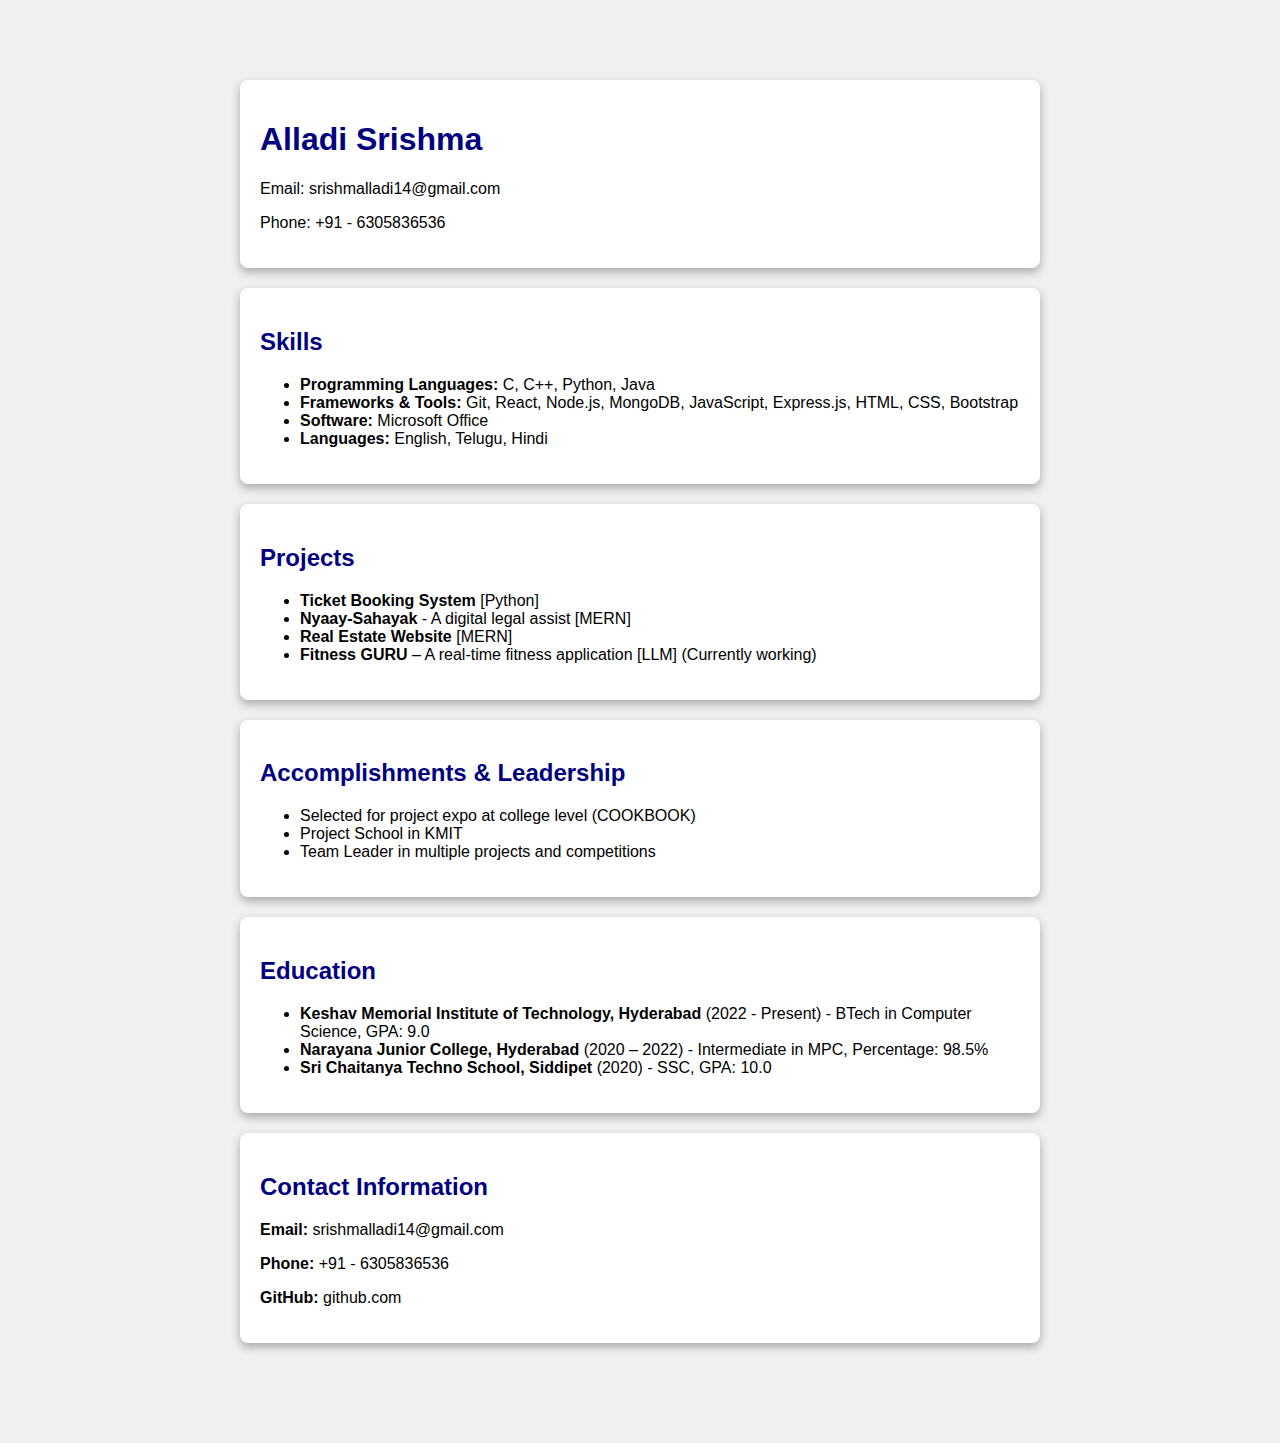
==== index.html @ 347f45e7 "portfolio with external css" ====
<!DOCTYPE html>
<html lang="en">
<head>
    <meta charset="UTF-8">
    <meta name="viewport" content="width=device-width">
    <title>Alladi Srishma - Portfolio</title>
    <link rel="stylesheet" href="port.css">
</head>
<body>

    <div class="container">

        <div class="section">
            <h1>Alladi Srishma</h1>
            <p>Email: <a href="mailto:srishmalladi14@gmail.com">srishmalladi14@gmail.com</a></p>
            <p>Phone: +91 - 6305836536</p>
        </div>

        <div class="section">
            <h2>Skills</h2>
            <ul>
                <li><strong>Programming Languages:</strong> C, C++, Python, Java</li>
                <li><strong>Frameworks & Tools:</strong> Git, React, Node.js, MongoDB, JavaScript, Express.js, HTML, CSS, Bootstrap</li>
                <li><strong>Software:</strong> Microsoft Office</li>
                <li><strong>Languages:</strong> English, Telugu, Hindi</li>
            </ul>
        </div>

        <div class="section">
            <h2>Projects</h2>
            <ul>
                <li><strong>Ticket Booking System</strong> [Python]</li>
                <li><strong>Nyaay-Sahayak</strong> - A digital legal assist [MERN]</li>
                <li><strong>Real Estate Website</strong> [MERN]</li>
                <li><strong>Fitness GURU</strong> – A real-time fitness application [LLM] (Currently working)</li>
            </ul>
        </div>

        <div class="section">
            <h2>Accomplishments & Leadership</h2>
            <ul>
                <li>Selected for project expo at college level (COOKBOOK)</li>
                <li>Project School in KMIT</li>
                <li>Team Leader in multiple projects and competitions</li>
            </ul>
        </div>

        <div class="section">
            <h2>Education</h2>
            <ul>
                <li><strong>Keshav Memorial Institute of Technology, Hyderabad</strong> (2022 - Present) - BTech in Computer Science, GPA: 9.0</li>
                <li><strong>Narayana Junior College, Hyderabad</strong> (2020 – 2022) - Intermediate in MPC, Percentage: 98.5%</li>
                <li><strong>Sri Chaitanya Techno School, Siddipet</strong> (2020) - SSC, GPA: 10.0</li>
            </ul>
        </div>

        <div class="section">
            <h2>Contact Information</h2>
            <p><strong>Email:</strong> <a href="mailto:srishmalladi14@gmail.com">srishmalladi14@gmail.com</a></p>
            <p><strong>Phone:</strong> +91 - 6305836536</p>
            <p><strong>GitHub:</strong> <a href="https://github.com/srishmaalladi/Gitsandbox" target="_blank">github.com</a></p>
        </div>

    </div>

</body>
</html>
---- port.css ----
body {
    background-color: #f0f0f0;
    color: black;
    margin: 40px;
    padding: 20px;
    font-family: Arial, sans-serif;
}

.container {
    max-width: 800px;
    margin: 0 auto;
    padding: 20px;
}

.section {
    background: white;
    padding: 20px;
    margin-bottom: 20px;
    border-radius: 8px;
    box-shadow: 0 4px 10px rgba(0, 0, 0, 0.3);
}

h1, h2 {
    color: navy;
}

a {
    color: inherit;
    text-decoration: none;
}
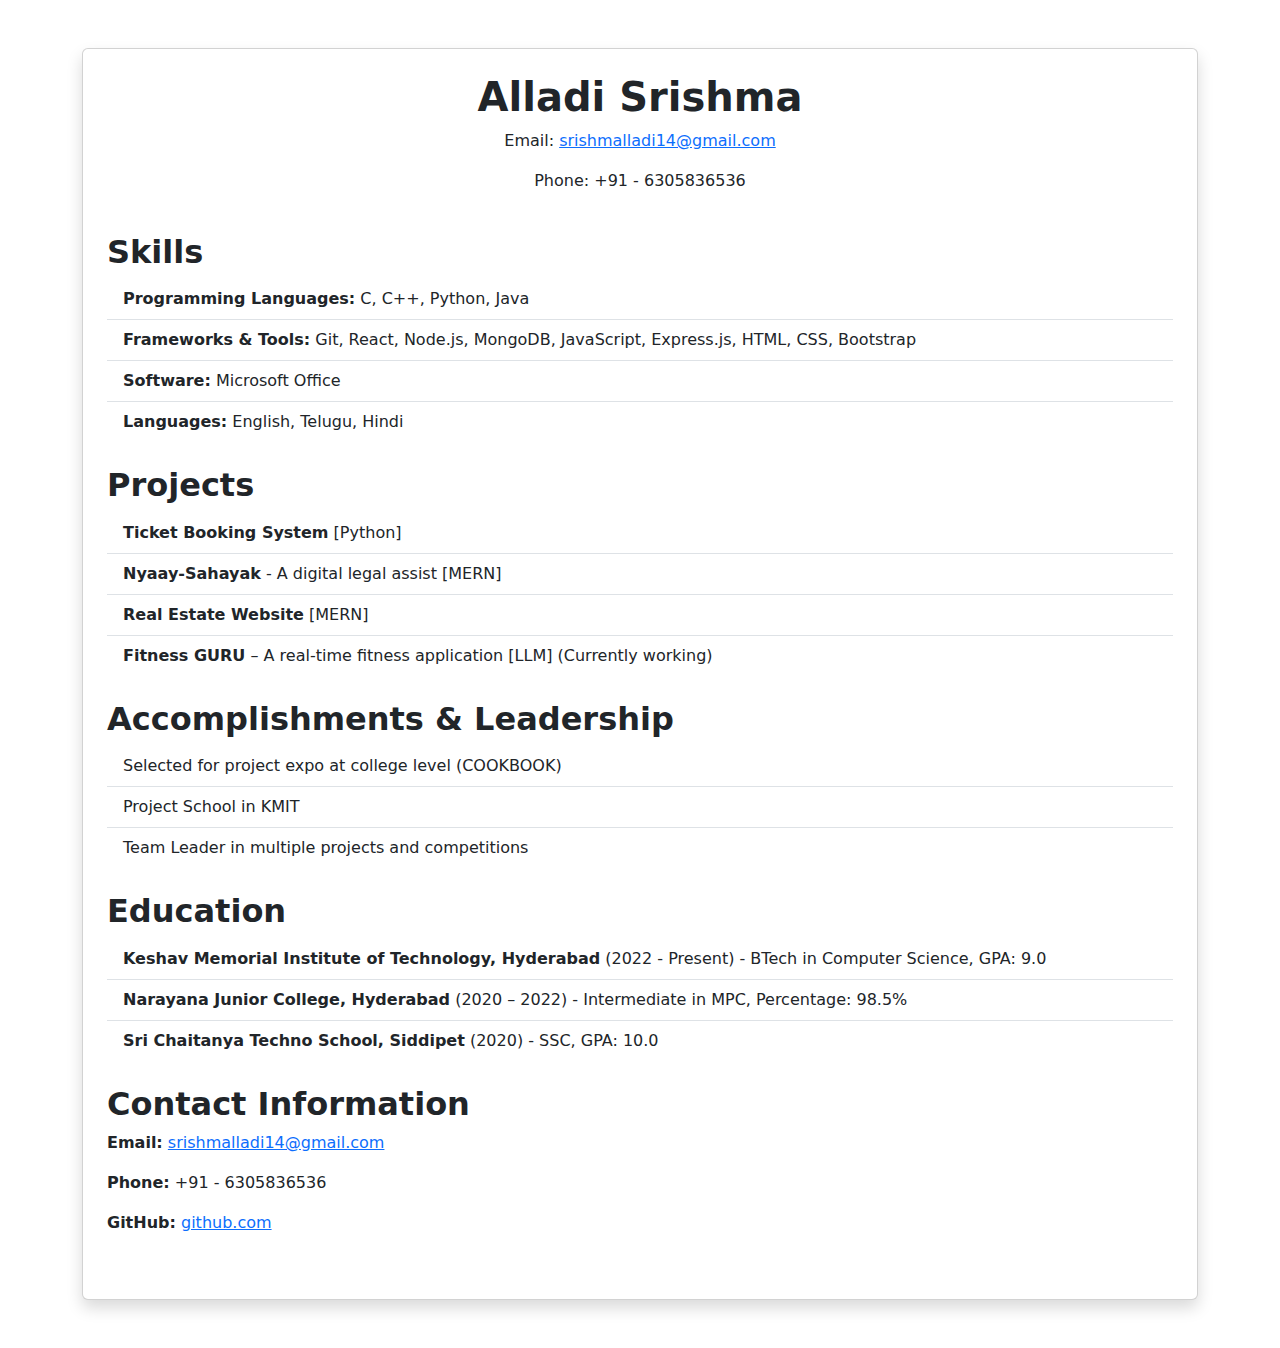
==== commit d0a6f7c8: "upadted" ====
--- a/index.html
+++ b/index.html
@@ -4,64 +4,65 @@
     <meta charset="UTF-8">
     <meta name="viewport" content="width=device-width">
     <title>Alladi Srishma - Portfolio</title>
-    <link rel="stylesheet" href="port.css">
+    <!-- Bootstrap CDN -->
+    <link href="https://cdn.jsdelivr.net/npm/bootstrap@5.3.0/dist/css/bootstrap.min.css" rel="stylesheet">
 </head>
-<body>
+<body class="container py-5">
 
-    <div class="container">
-
-        <div class="section">
-            <h1>Alladi Srishma</h1>
+    <div class="card shadow p-4">
+        <div class="text-center mb-4">
+            <h1 class="fw-bold">Alladi Srishma</h1>
             <p>Email: <a href="mailto:srishmalladi14@gmail.com">srishmalladi14@gmail.com</a></p>
             <p>Phone: +91 - 6305836536</p>
         </div>
 
-        <div class="section">
-            <h2>Skills</h2>
-            <ul>
-                <li><strong>Programming Languages:</strong> C, C++, Python, Java</li>
-                <li><strong>Frameworks & Tools:</strong> Git, React, Node.js, MongoDB, JavaScript, Express.js, HTML, CSS, Bootstrap</li>
-                <li><strong>Software:</strong> Microsoft Office</li>
-                <li><strong>Languages:</strong> English, Telugu, Hindi</li>
+        <div class="mb-4">
+            <h2 class="fw-semibold">Skills</h2>
+            <ul class="list-group list-group-flush">
+                <li class="list-group-item"><strong>Programming Languages:</strong> C, C++, Python, Java</li>
+                <li class="list-group-item"><strong>Frameworks & Tools:</strong> Git, React, Node.js, MongoDB, JavaScript, Express.js, HTML, CSS, Bootstrap</li>
+                <li class="list-group-item"><strong>Software:</strong> Microsoft Office</li>
+                <li class="list-group-item"><strong>Languages:</strong> English, Telugu, Hindi</li>
             </ul>
         </div>
 
-        <div class="section">
-            <h2>Projects</h2>
-            <ul>
-                <li><strong>Ticket Booking System</strong> [Python]</li>
-                <li><strong>Nyaay-Sahayak</strong> - A digital legal assist [MERN]</li>
-                <li><strong>Real Estate Website</strong> [MERN]</li>
-                <li><strong>Fitness GURU</strong> – A real-time fitness application [LLM] (Currently working)</li>
+        <div class="mb-4">
+            <h2 class="fw-semibold">Projects</h2>
+            <ul class="list-group list-group-flush">
+                <li class="list-group-item"><strong>Ticket Booking System</strong> [Python]</li>
+                <li class="list-group-item"><strong>Nyaay-Sahayak</strong> - A digital legal assist [MERN]</li>
+                <li class="list-group-item"><strong>Real Estate Website</strong> [MERN]</li>
+                <li class="list-group-item"><strong>Fitness GURU</strong> – A real-time fitness application [LLM] (Currently working)</li>
             </ul>
         </div>
 
-        <div class="section">
-            <h2>Accomplishments & Leadership</h2>
-            <ul>
-                <li>Selected for project expo at college level (COOKBOOK)</li>
-                <li>Project School in KMIT</li>
-                <li>Team Leader in multiple projects and competitions</li>
+        <div class="mb-4">
+            <h2 class="fw-semibold">Accomplishments & Leadership</h2>
+            <ul class="list-group list-group-flush">
+                <li class="list-group-item">Selected for project expo at college level (COOKBOOK)</li>
+                <li class="list-group-item">Project School in KMIT</li>
+                <li class="list-group-item">Team Leader in multiple projects and competitions</li>
             </ul>
         </div>
 
-        <div class="section">
-            <h2>Education</h2>
-            <ul>
-                <li><strong>Keshav Memorial Institute of Technology, Hyderabad</strong> (2022 - Present) - BTech in Computer Science, GPA: 9.0</li>
-                <li><strong>Narayana Junior College, Hyderabad</strong> (2020 – 2022) - Intermediate in MPC, Percentage: 98.5%</li>
-                <li><strong>Sri Chaitanya Techno School, Siddipet</strong> (2020) - SSC, GPA: 10.0</li>
+        <div class="mb-4">
+            <h2 class="fw-semibold">Education</h2>
+            <ul class="list-group list-group-flush">
+                <li class="list-group-item"><strong>Keshav Memorial Institute of Technology, Hyderabad</strong> (2022 - Present) - BTech in Computer Science, GPA: 9.0</li>
+                <li class="list-group-item"><strong>Narayana Junior College, Hyderabad</strong> (2020 – 2022) - Intermediate in MPC, Percentage: 98.5%</li>
+                <li class="list-group-item"><strong>Sri Chaitanya Techno School, Siddipet</strong> (2020) - SSC, GPA: 10.0</li>
             </ul>
         </div>
 
-        <div class="section">
-            <h2>Contact Information</h2>
+        <div class="mb-4">
+            <h2 class="fw-semibold">Contact Information</h2>
             <p><strong>Email:</strong> <a href="mailto:srishmalladi14@gmail.com">srishmalladi14@gmail.com</a></p>
             <p><strong>Phone:</strong> +91 - 6305836536</p>
             <p><strong>GitHub:</strong> <a href="https://github.com/srishmaalladi/Gitsandbox" target="_blank">github.com</a></p>
         </div>
-
     </div>
 
+    <!-- Bootstrap JS -->
+    <script src="https://cdn.jsdelivr.net/npm/bootstrap@5.3.0/dist/js/bootstrap.bundle.min.js"></script>
 </body>
 </html>
